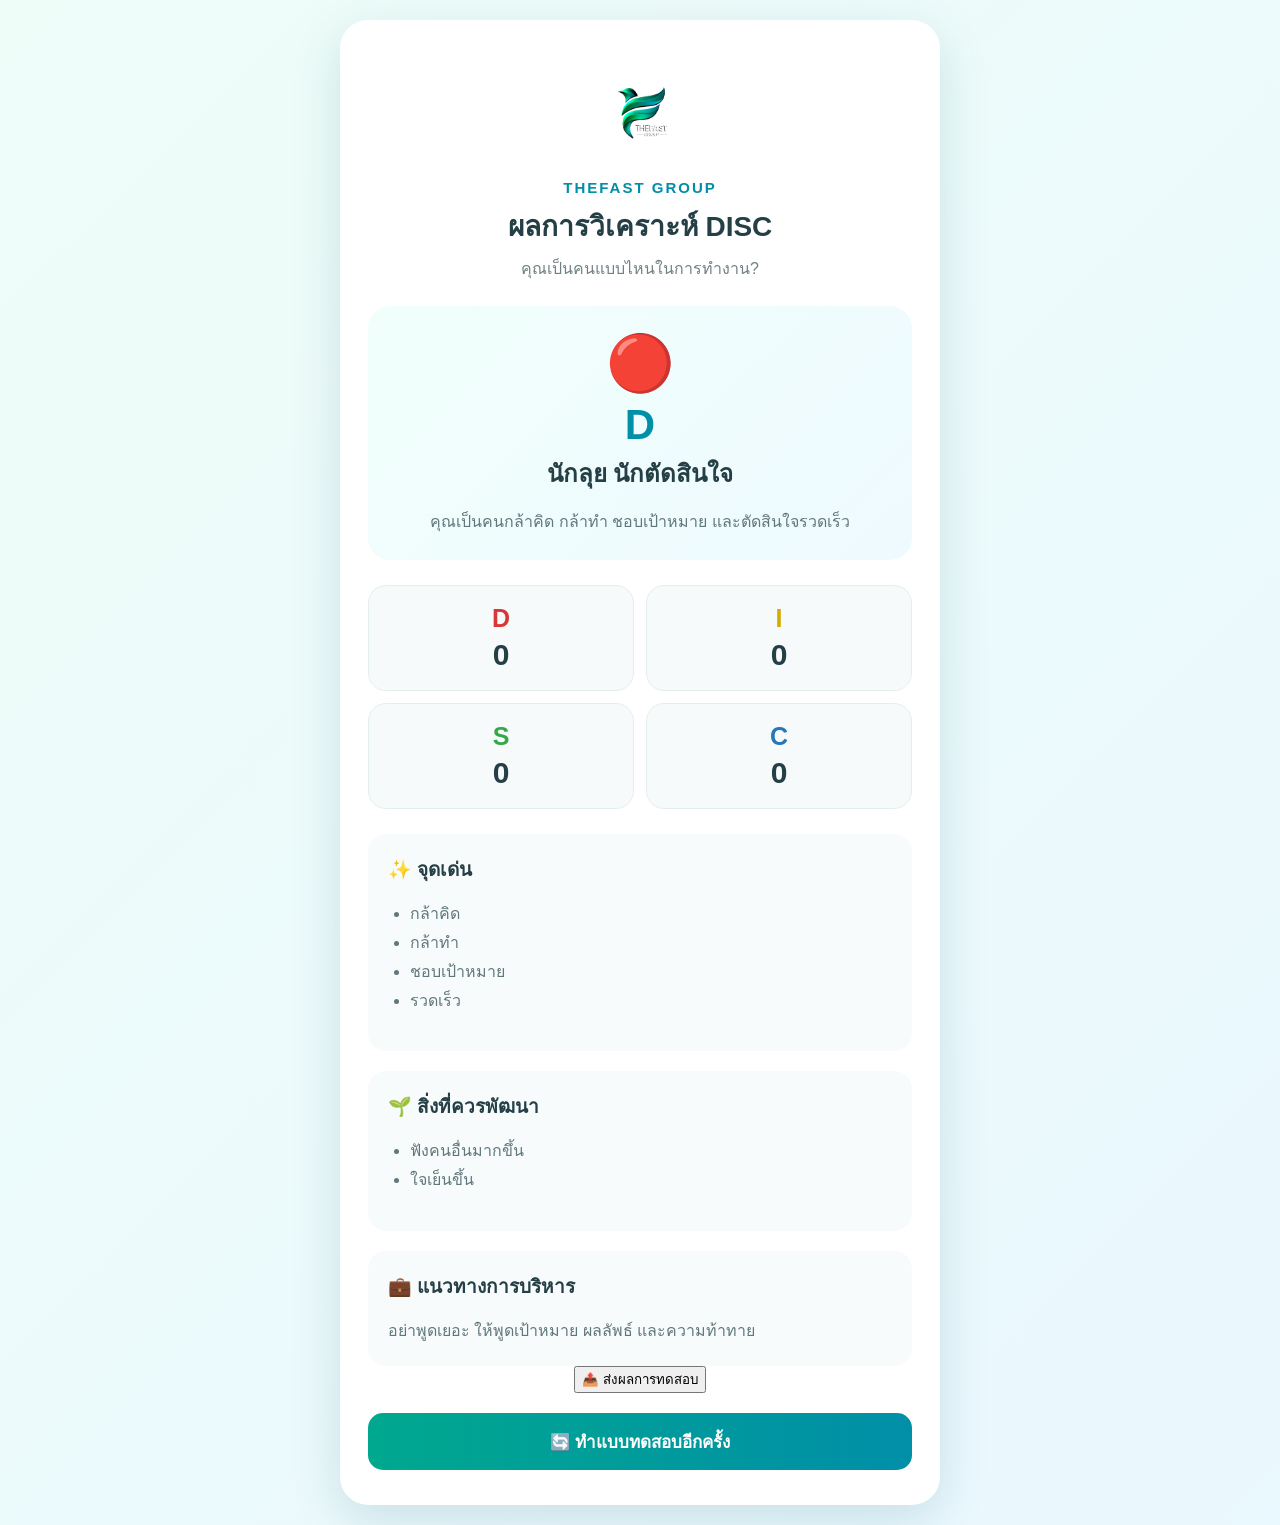
==== result.html @ 315bf682 "Add files via upload" ====
<!DOCTYPE html>
<html lang="th">

<head>

    <meta charset="UTF-8">

    <meta
        name="viewport"
        content="width=device-width, initial-scale=1.0"
    >

    <title>DISC GAME - ผลการวิเคราะห์</title>


    <style>

        * {
            box-sizing: border-box;
        }


        body {

            margin: 0;

            min-height: 100vh;

            font-family:
                Arial,
                "Noto Sans Thai",
                sans-serif;

            background:
                linear-gradient(
                    135deg,
                    #eefdf8,
                    #eaf8ff
                );

            display: flex;

            justify-content: center;

            align-items: center;

            padding: 20px;

        }


        .result-container {

            width: 100%;

            max-width: 600px;

            background: white;

            border-radius: 28px;

            padding: 35px 28px;

            box-shadow:
                0 15px 50px
                rgba(0, 80, 100, 0.15);

            text-align: center;

        }


        .logo img {

            width: 110px;

            height: auto;

            margin-bottom: 10px;

        }


        .brand {

            color: #008fa8;

            font-size: 15px;

            font-weight: bold;

            letter-spacing: 2px;

            margin-bottom: 8px;

        }


        h1 {

            margin: 0 0 8px;

            color: #243f45;

            font-size: 28px;

        }


        .subtitle {

            color: #718084;

            margin-bottom: 25px;

        }


        .result-main {

            border-radius: 22px;

            padding: 25px;

            margin-bottom: 25px;

            background:
                linear-gradient(
                    135deg,
                    #f1fffb,
                    #eefaff
                );

        }


        .result-icon {

            font-size: 55px;

            margin-bottom: 5px;

        }


        .result-type {

            font-size: 42px;

            font-weight: bold;

            color: #008fa8;

            margin-bottom: 5px;

        }


        .result-name {

            font-size: 24px;

            font-weight: bold;

            color: #243f45;

            margin-bottom: 15px;

        }


        .result-description {

            color: #60777c;

            line-height: 1.7;

        }


        .scores {

            display: grid;

            grid-template-columns:
                repeat(2, 1fr);

            gap: 12px;

            margin-bottom: 25px;

        }


        .score-card {

            padding: 18px;

            border-radius: 18px;

            background: #f7fafb;

            border: 1px solid #e5eeee;

        }


        .score-letter {

            font-size: 25px;

            font-weight: bold;

        }


        .score-value {

            font-size: 30px;

            font-weight: bold;

            color: #243f45;

            margin-top: 5px;

        }


        .detail-section {

            text-align: left;

            margin-top: 20px;

            padding: 20px;

            border-radius: 18px;

            background: #f8fbfb;

        }


        .detail-section h2 {

            font-size: 19px;

            color: #243f45;

            margin-top: 0;

        }


        .detail-section ul {

            padding-left: 22px;

            line-height: 1.8;

            color: #60777c;

        }


        .management {

            color: #60777c;

            line-height: 1.8;

        }


        .restart-button {

            width: 100%;

            border: none;

            border-radius: 15px;

            padding: 15px;

            background:
                linear-gradient(
                    90deg,
                    #00a88f,
                    #008fa8
                );

            color: white;

            font-size: 17px;

            font-weight: bold;

            cursor: pointer;

            margin-top: 20px;

        }


        .restart-button:hover {

            opacity: 0.9;

        }


        @media (max-width: 480px) {

            .result-container {

                padding: 28px 18px;

            }

            h1 {

                font-size: 24px;

            }

        }

    </style>

</head>


<body>


    <main class="result-container">


        <div class="logo">

            <img
                src="assets/logo.png"
                alt="THEFAST GROUP"
            >

        </div>


        <div class="brand">

            THEFAST GROUP

        </div>


        <h1>

            ผลการวิเคราะห์ DISC

        </h1>


        <div class="subtitle">

            คุณเป็นคนแบบไหนในการทำงาน?

        </div>


        <!-- ผลหลัก -->

        <section class="result-main">

            <div
                class="result-icon"
                id="resultIcon"
            >
                🔴
            </div>


            <div
                class="result-type"
                id="resultType"
            >
                D
            </div>


            <div
                class="result-name"
                id="resultName"
            >
                นักลุย นักตัดสินใจ
            </div>


            <div
                class="result-description"
                id="resultDescription"
            >
                คุณเป็นคนที่กล้าคิด กล้าทำ
                และมุ่งเน้นเป้าหมาย
            </div>

        </section>


        <!-- คะแนน -->

        <section class="scores">


            <div class="score-card">

                <div
                    class="score-letter"
                    style="color:#d93636;"
                >
                    D
                </div>

                <div
                    class="score-value"
                    id="scoreD"
                >
                    0
                </div>

            </div>


            <div class="score-card">

                <div
                    class="score-letter"
                    style="color:#d6aa00;"
                >
                    I
                </div>

                <div
                    class="score-value"
                    id="scoreI"
                >
                    0
                </div>

            </div>


            <div class="score-card">

                <div
                    class="score-letter"
                    style="color:#35a84a;"
                >
                    S
                </div>

                <div
                    class="score-value"
                    id="scoreS"
                >
                    0
                </div>

            </div>


            <div class="score-card">

                <div
                    class="score-letter"
                    style="color:#2777b8;"
                >
                    C
                </div>

                <div
                    class="score-value"
                    id="scoreC"
                >
                    0
                </div>

            </div>


        </section>


        <!-- จุดเด่น -->

        <section class="detail-section">

            <h2>

                ✨ จุดเด่น

            </h2>


            <ul id="strengths">

                <li>กล้าคิด</li>

                <li>กล้าทำ</li>

                <li>ชอบเป้าหมาย</li>

                <li>รวดเร็ว</li>

            </ul>

        </section>


        <!-- สิ่งที่ควรพัฒนา -->

        <section class="detail-section">

            <h2>

                🌱 สิ่งที่ควรพัฒนา

            </h2>


            <ul id="improvements">

                <li>ฟังคนอื่นมากขึ้น</li>

                <li>ใจเย็นขึ้น</li>

            </ul>

        </section>


        <!-- การบริหาร -->

        <section class="detail-section">

            <h2>

                💼 แนวทางการบริหาร

            </h2>


            <div
                class="management"
                id="management"
            >

                อย่าพูดเยอะ
                ให้พูดเป้าหมาย
                ผลลัพธ์ และความท้าทาย

            </div>

        </section>


        <button
    class="start-button"
    onclick="submitResult()">

    📤 ส่งผลการทดสอบ

</button>


<button
    class="restart-button"
    onclick="restartGame()">

    🔄 ทำแบบทดสอบอีกครั้ง

</button>

    </main>


<script>

    // อ่านคะแนนจาก quiz.html
    const savedScores =
        localStorage.getItem("discScores");


    // ถ้าไม่มีคะแนน ให้ใช้ 0
    const scores =
        savedScores
            ? JSON.parse(savedScores)
            : {
                D: 0,
                I: 0,
                S: 0,
                C: 0
            };


    // แสดงคะแนน
    document.getElementById("scoreD").textContent =
        scores.D;

    document.getElementById("scoreI").textContent =
        scores.I;

    document.getElementById("scoreS").textContent =
        scores.S;

    document.getElementById("scoreC").textContent =
        scores.C;


    // หา DISC ที่คะแนนสูงที่สุด
    let type = "D";

    let highest = scores.D;


    if (scores.I > highest) {
        type = "I";
        highest = scores.I;
    }


    if (scores.S > highest) {
        type = "S";
        highest = scores.S;
    }


    if (scores.C > highest) {
        type = "C";
        highest = scores.C;
    }


    // ข้อมูล DISC
    const discData = {

        D: {
            icon: "🔴",

            name:
                "นักลุย นักตัดสินใจ",

            description:
                "คุณเป็นคนกล้าคิด กล้าทำ ชอบเป้าหมาย และตัดสินใจรวดเร็ว",

            strengths: [
                "กล้าคิด",
                "กล้าทำ",
                "ชอบเป้าหมาย",
                "รวดเร็ว"
            ],

            improvements: [
                "ฟังคนอื่นมากขึ้น",
                "ใจเย็นขึ้น"
            ],

            management:
                "อย่าพูดเยอะ ให้พูดเป้าหมาย ผลลัพธ์ และความท้าทาย"
        },


        I: {
            icon: "🟡",

            name:
                "นักสร้างสัมพันธ์",

            description:
                "คุณเป็นคนสื่อสารเก่ง เข้ากับคนง่าย และสร้างบรรยากาศที่ดีให้กับทีม",

            strengths: [
                "สื่อสารเก่ง",
                "เข้ากับคนง่าย",
                "สร้างแรงจูงใจ",
                "มีพลังบวก"
            ],

            improvements: [
                "ใส่ใจรายละเอียดมากขึ้น",
                "วางแผนก่อนลงมือทำ",
                "ควบคุมความตื่นเต้น"
            ],

            management:
                "เปิดโอกาสให้ได้พูดคุย แสดงความคิดเห็น และสร้างความสัมพันธ์กับทีม"
        },


        S: {
            icon: "🟢",

            name:
                "นักประสานงาน",

            description:
                "คุณเป็นคนใจเย็น รับฟังผู้อื่น ให้ความสำคัญกับความสัมพันธ์ และชอบช่วยเหลือคนรอบตัว",

            strengths: [
                "รับฟังเก่ง",
                "ใจเย็น",
                "ทำงานเป็นทีม",
                "น่าเชื่อถือ"
            ],

            improvements: [
                "กล้าแสดงความคิดเห็นมากขึ้น",
                "ตัดสินใจให้เร็วขึ้น",
                "กล้ารับมือกับความขัดแย้ง"
            ],

            management:
                "สร้างบรรยากาศที่ปลอดภัย ให้เวลาในการปรับตัว และสื่อสารอย่างสม่ำเสมอ"
        },


        C: {
            icon: "🔵",

            name:
                "นักวิเคราะห์",

            description:
                "คุณเป็นคนละเอียด รอบคอบ มีเหตุผล และให้ความสำคัญกับความถูกต้องของงาน",

            strengths: [
                "ละเอียดรอบคอบ",
                "วิเคราะห์เก่ง",
                "มีเหตุผล",
                "มาตรฐานสูง"
            ],

            improvements: [
                "อย่าคิดมากเกินไป",
                "ยืดหยุ่นมากขึ้น",
                "ตัดสินใจให้เร็วขึ้น"
            ],

            management:
                "ให้ข้อมูลและรายละเอียดที่ชัดเจน กำหนดมาตรฐานงาน และให้เวลาในการวิเคราะห์ก่อนตัดสินใจ"
        }

    };


    // ข้อมูลของประเภทที่ได้คะแนนสูงสุด
    const result =
        discData[type];


    // แสดงผลหลัก
    document.getElementById("resultIcon").textContent =
        result.icon;

    document.getElementById("resultType").textContent =
        type;

    document.getElementById("resultName").textContent =
        result.name;

    document.getElementById("resultDescription").textContent =
        result.description;


    // แสดงจุดเด่น
    const strengths =
        document.getElementById("strengths");

    strengths.innerHTML = "";

    result.strengths.forEach(function(item) {

        const li =
            document.createElement("li");

        li.textContent = item;

        strengths.appendChild(li);

    });


    // แสดงสิ่งที่ควรพัฒนา
    const improvements =
        document.getElementById("improvements");

    improvements.innerHTML = "";

    result.improvements.forEach(function(item) {

        const li =
            document.createElement("li");

        li.textContent = item;

        improvements.appendChild(li);

    });


    // แสดงแนวทางการบริหาร
    document.getElementById("management").textContent =
        result.management;


    // ทำแบบทดสอบอีกครั้ง
    function restartGame() {

    localStorage.removeItem("discScores");

    localStorage.removeItem("discAnswers");

    localStorage.removeItem("discSubmitted");

    window.location.href = "quiz.html";

}

    function submitResult() {

    if (localStorage.getItem("discSubmitted") === "true") {

        alert("ผลการทดสอบนี้ถูกส่งไปแล้วค่ะ");

        return;
    }

    const name =
        localStorage.getItem("discName") || "";

    const department =
        localStorage.getItem("discDepartment") || "";

    const answers =
        JSON.parse(
            localStorage.getItem("discAnswers") || "[]"
        );

    const data = {

        name: name,

        department: department,

        D: scores.D,

        I: scores.I,

        S: scores.S,

        C: scores.C,

        personality:
            type + " - " + result.name,

        q1: answers[0] || "",

        q2: answers[1] || "",

        q3: answers[2] || "",

        q4: answers[3] || "",

        q5: answers[4] || "",

        q6: answers[5] || "",

        q7: answers[6] || "",

        q8: answers[7] || "",

        q9: answers[8] || "",

        q10: answers[9] || ""

    };


    fetch(
        "https://script.google.com/macros/s/AKfycbwNyq6beGiOHmQkq8SDXNJAa6JeKGhEvP3e8K6RYdhIsJymHH0M6dtJ_Gu5owrO3mfg/exec",
        {
            method: "POST",

            body: JSON.stringify(data)
        }
    )
    .then(function(response) {

        return response.json();

    })
    .then(function(result) {

        if (result.success) {

    localStorage.setItem(
        "discSubmitted",
        "true"
    );

    alert("ส่งผลการทดสอบเรียบร้อยแล้วค่ะ");

} else {

            alert(
                "เกิดข้อผิดพลาด: " +
                result.error
            );

        }

    })
    .catch(function(error) {

        console.error(error);

        alert(
            "ไม่สามารถส่งข้อมูลได้ค่ะ"
        );

    });

}

</script>
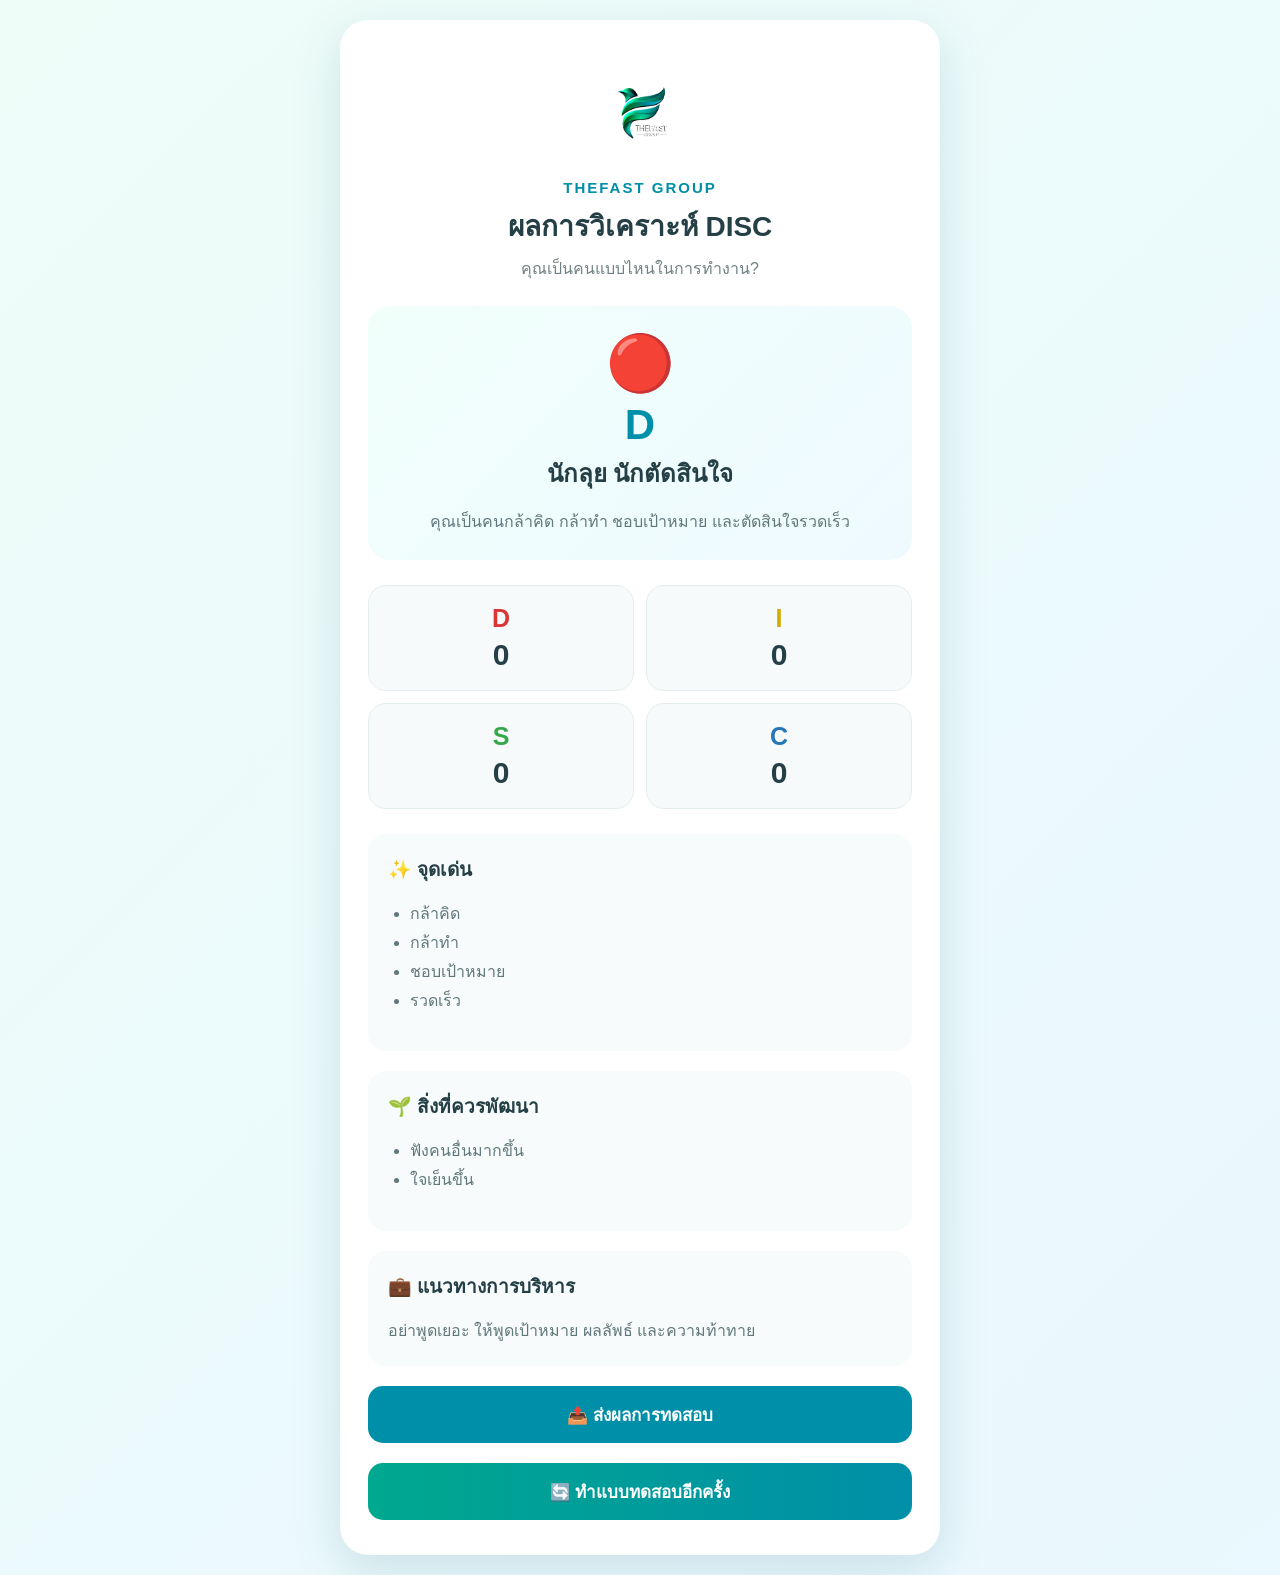
==== commit e0caa1f7: "Update result.html" ====
--- a/result.html
+++ b/result.html
@@ -271,6 +271,22 @@
             line-height: 1.8;
 
         }
+        .submit-button {
+    width: 100%;
+    border: none;
+    border-radius: 15px;
+    padding: 15px;
+    background: #008fa8;
+    color: white;
+    font-size: 17px;
+    font-weight: bold;
+    cursor: pointer;
+    margin-top: 20px;
+}
+
+.submit-button:hover {
+    opacity: 0.9;
+}
 
 
         .restart-button {
@@ -565,7 +581,7 @@
 
 
         <button
-    class="start-button"
+    class="submit-button"
     onclick="submitResult()">
 
     📤 ส่งผลการทดสอบ
@@ -932,4 +948,4 @@
 
 }
 
-</script>+</script>
